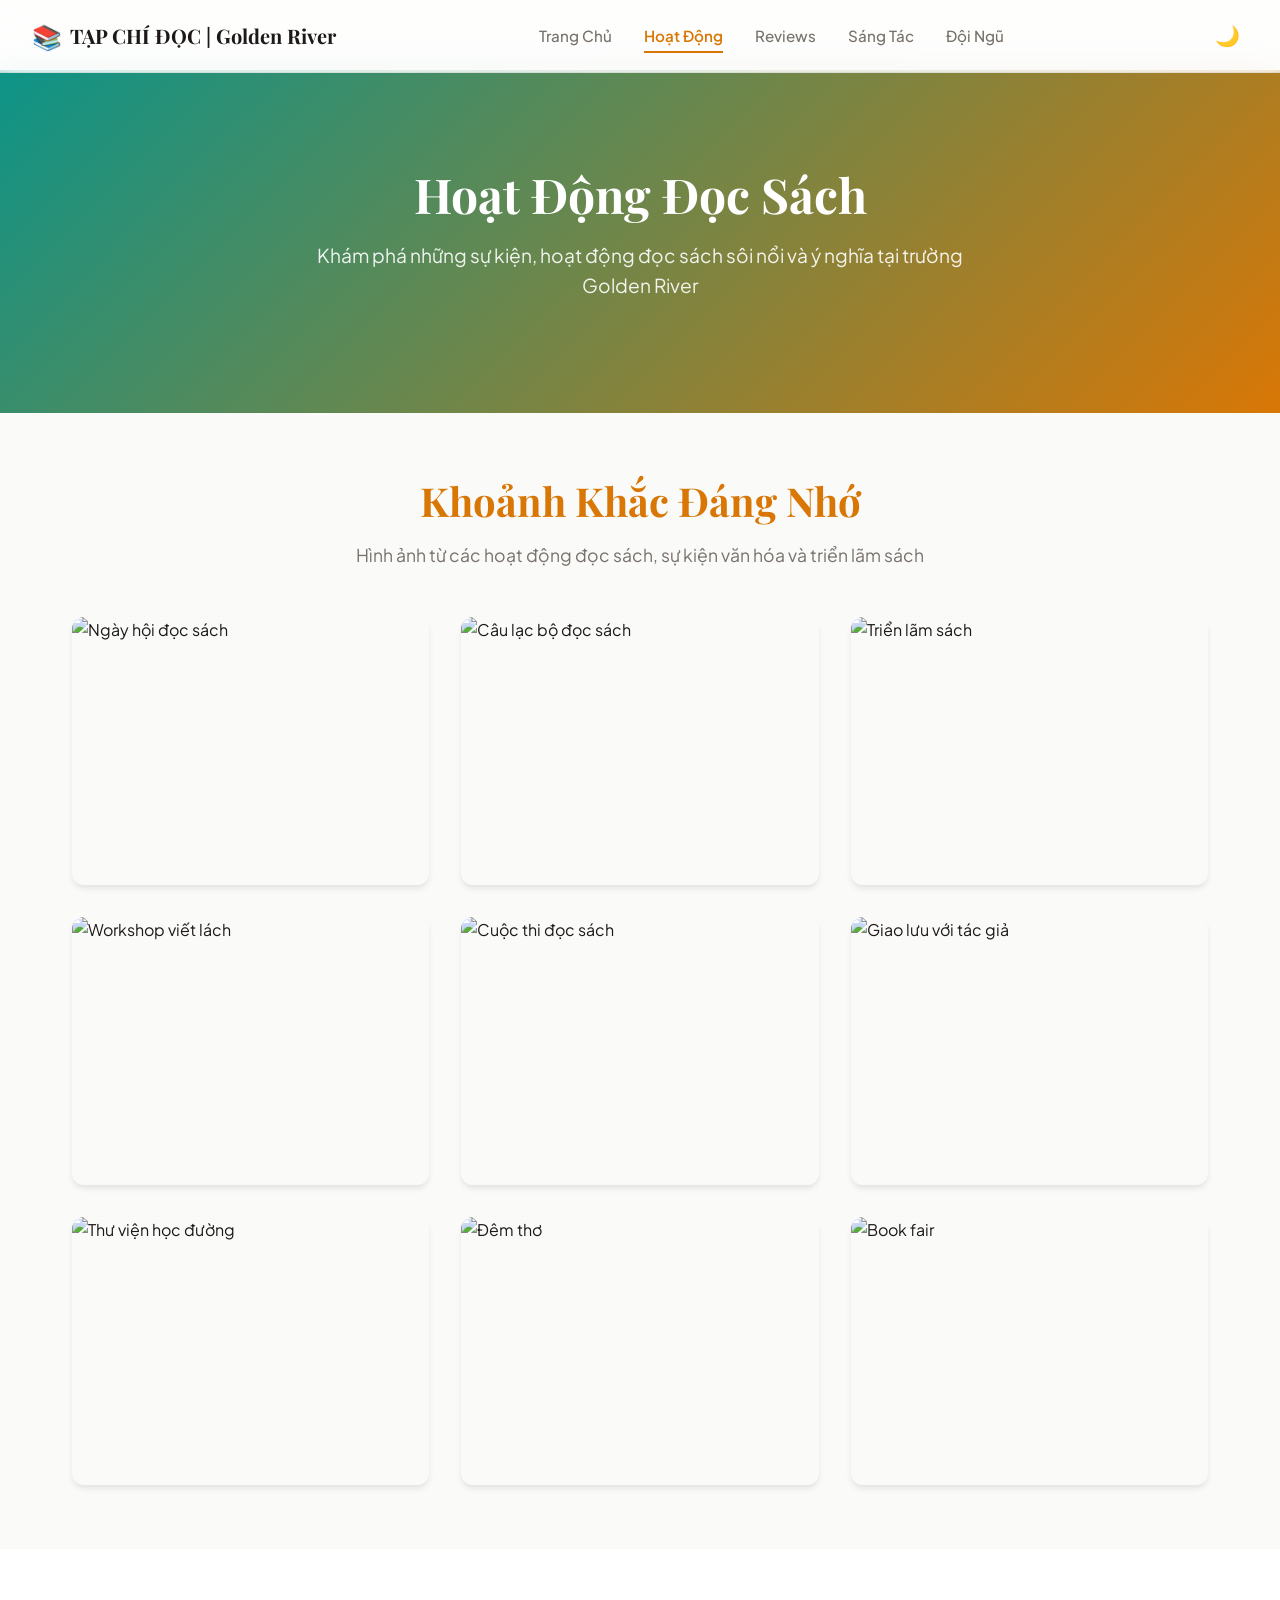
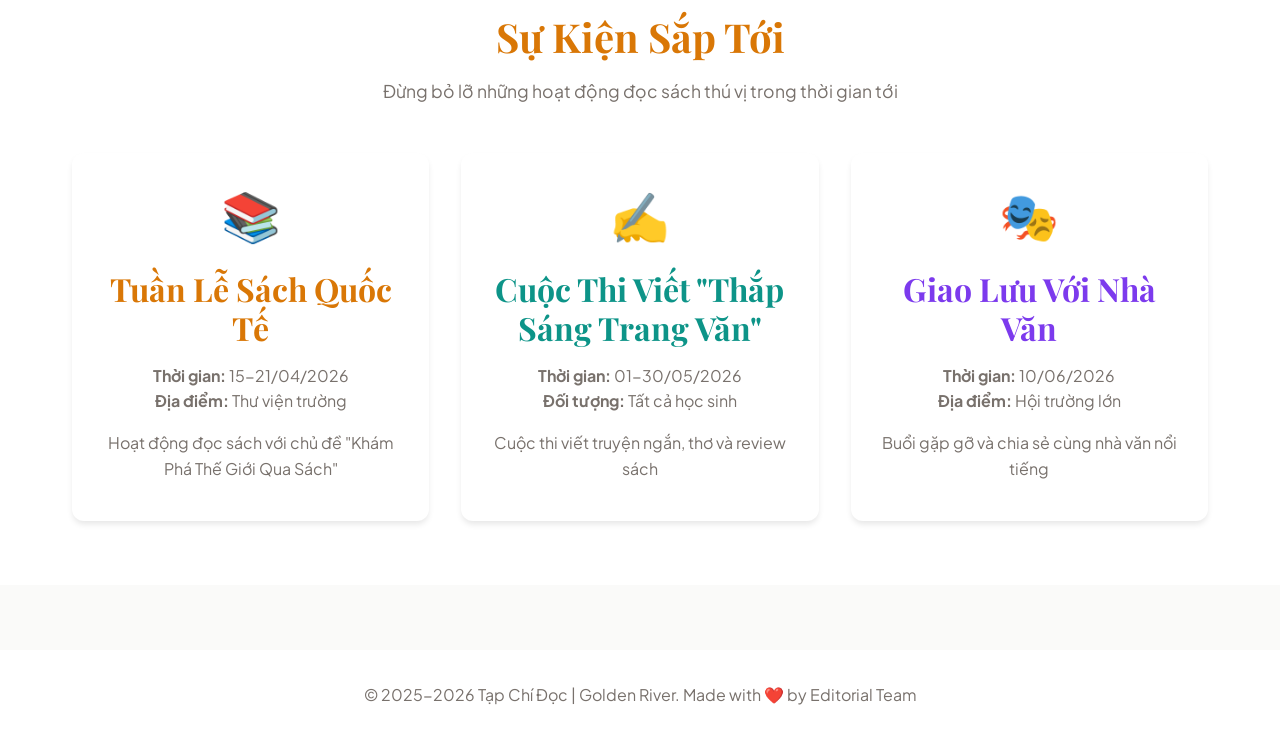
==== activities.html @ 4b1e1fbe "add: project structure" ====
<!DOCTYPE html>
<html lang="vi">
<head>
  <meta charset="UTF-8">
  <meta name="viewport" content="width=device-width, initial-scale=1.0">
  <meta name="description" content="Hoạt động đọc sách tại trường Golden River - Tạp Chí Đọc 2025-2026">
  <title>Hoạt Động Đọc | Tạp Chí Đọc - Golden River</title>
  
  <!-- Google Fonts -->
  <link rel="preconnect" href="https://fonts.googleapis.com">
  <link rel="preconnect" href="https://fonts.gstatic.com" crossorigin>
  <link href="https://fonts.googleapis.com/css2?family=Playfair+Display:ital,wght@0,400;0,700;1,400&family=Plus+Jakarta+Sans:wght@400;500;600;700&display=swap" rel="stylesheet">
  
  <!-- Stylesheets -->
  <link rel="stylesheet" href="css/main.css">
  <link rel="stylesheet" href="css/navbar.css">
  <link rel="stylesheet" href="css/components.css">
</head>
<body data-theme="light">
  
  <!-- ========== NAVIGATION BAR ========== -->
  <nav class="navbar">
    <div class="container">
      <a href="index.html" class="navbar-brand">
        <span class="logo-icon">📚</span>
        <span class="brand-text">TẠP CHÍ ĐỌC | Golden River</span>
        <span class="brand-short">TCD | GR</span>
      </a>
      
      <ul class="navbar-nav">
        <li><a href="index.html">Trang Chủ</a></li>
        <li><a href="activities.html">Hoạt Động</a></li>
        <li><a href="reviews.html">Reviews</a></li>
        <li><a href="creative.html">Sáng Tác</a></li>
        <li><a href="credits.html">Đội Ngũ</a></li>
      </ul>
      
      <button class="theme-toggle" aria-label="Toggle dark mode">
        <span class="theme-icon">🌙</span>
      </button>
      
      <button class="mobile-menu-toggle" aria-label="Toggle mobile menu">
        <span></span>
        <span></span>
        <span></span>
      </button>
    </div>
  </nav>
  
  <!-- Mobile Drawer -->
  <div class="mobile-drawer">
    <ul class="navbar-nav">
      <li><a href="index.html">Trang Chủ</a></li>
      <li><a href="activities.html">Hoạt Động</a></li>
      <li><a href="reviews.html">Reviews</a></li>
      <li><a href="creative.html">Sáng Tác</a></li>
      <li><a href="credits.html">Đội Ngũ</a></li>
    </ul>
  </div>
  
  <!-- Mobile Overlay -->
  <div class="mobile-overlay"></div>
  
  <!-- ========== MAIN CONTENT ========== -->
  <main>
    
    <!-- ========== PAGE HEADER ========== -->
    <section style="background: linear-gradient(135deg, var(--accent-teal) 0%, var(--accent-gold) 100%); padding: 6rem 0 4rem; color: white;">
      <div class="container">
        <div class="section-header" style="color: white;">
          <h1 style="color: white; font-size: 3rem;">Hoạt Động Đọc Sách</h1>
          <p style="color: rgba(255,255,255,0.9); font-size: 1.2rem; max-width: 700px; margin: 0 auto;">
            Khám phá những sự kiện, hoạt động đọc sách sôi nổi và ý nghĩa tại trường Golden River
          </p>
        </div>
      </div>
    </section>
    
    <!-- ========== ACTIVITIES GALLERY ========== -->
    <section style="background-color: var(--bg-primary);">
      <div class="container">
        <div class="section-header">
          <h2>Khoảnh Khắc Đáng Nhớ</h2>
          <p>Hình ảnh từ các hoạt động đọc sách, sự kiện văn hóa và triển lãm sách</p>
        </div>
        
        <!-- Gallery Grid -->
        <div class="gallery-grid">
          
          <!-- Gallery Item 1 -->
          <div class="gallery-item">
            <img src="https://images.unsplash.com/photo-1503676260728-1c00da094a0b?w=800&h=600&fit=crop" 
                 alt="Ngày hội đọc sách" 
                 data-src="https://images.unsplash.com/photo-1503676260728-1c00da094a0b?w=1200&h=900&fit=crop">
            <div class="gallery-overlay">
              <h3>Ngày Hội Đọc Sách 2025</h3>
              <p>Sự kiện đọc sách lớn nhất năm với hơn 500 học sinh tham gia</p>
            </div>
          </div>
          
          <!-- Gallery Item 2 -->
          <div class="gallery-item">
            <img src="https://images.unsplash.com/photo-1524178232363-1fb2b075b655?w=800&h=600&fit=crop" 
                 alt="Câu lạc bộ đọc sách" 
                 data-src="https://images.unsplash.com/photo-1524178232363-1fb2b075b655?w=1200&h=900&fit=crop">
            <div class="gallery-overlay">
              <h3>CLB Đọc Sách "Golden Pages"</h3>
              <p>Hoạt động định kỳ mỗi thứ 6 hàng tuần tại thư viện trường</p>
            </div>
          </div>
          
          <!-- Gallery Item 3 -->
          <div class="gallery-item">
            <img src="https://images.unsplash.com/photo-1481627834876-b7833e8f5570?w=800&h=600&fit=crop" 
                 alt="Triển lãm sách" 
                 data-src="https://images.unsplash.com/photo-1481627834876-b7833e8f5570?w=1200&h=900&fit=crop">
            <div class="gallery-overlay">
              <h3>Triển Lãm Sách Mùa Hè</h3>
              <p>Trưng bày hơn 1000 đầu sách mới từ các nhà xuất bản uy tín</p>
            </div>
          </div>
          
          <!-- Gallery Item 4 -->
          <div class="gallery-item">
            <img src="https://images.unsplash.com/photo-1512820790803-83ca734da794?w=800&h=600&fit=crop" 
                 alt="Workshop viết lách" 
                 data-src="https://images.unsplash.com/photo-1512820790803-83ca734da794?w=1200&h=900&fit=crop">
            <div class="gallery-overlay">
              <h3> Workshop Viết Lách Sáng Tạo</h3>
              <p>Học viết truyện ngắn và thơ cùng các nhà văn trẻ</p>
            </div>
          </div>
          
          <!-- Gallery Item 5 -->
          <div class="gallery-item">
            <img src="https://images.unsplash.com/photo-1456513080510-7bf3a84b82f8?w=800&h=600&fit=crop" 
                 alt="Cuộc thi đọc sách" 
                 data-src="https://images.unsplash.com/photo-1456513080510-7bf3a84b82f8?w=1200&h=900&fit=crop">
            <div class="gallery-overlay">
              <h3>Cuộc Thi "Đọc Sách Cùng Bạn"</h3>
              <p>Thi đua đọc sách và chia sẻ cảm nhận giữa các lớp</p>
            </div>
          </div>
          
          <!-- Gallery Item 6 -->
          <div class="gallery-item">
            <img src="https://images.unsplash.com/photo-1544716278-ca5e3f4abd8c?w=800&h=600&fit=crop" 
                 alt="Giao lưu với tác giả" 
                 data-src="https://images.unsplash.com/photo-1544716278-ca5e3f4abd8c?w=1200&h=900&fit=crop">
            <div class="gallery-overlay">
              <h3>Giao Lưu Với Tác Giả Trẻ</h3>
              <p>Buổi gặp gỡ và chia sẻ kinh nghiệm viết lách với các tác giả nổi tiếng</p>
            </div>
          </div>
          
          <!-- Gallery Item 7 -->
          <div class="gallery-item">
            <img src="https://images.unsplash.com/photo-1507842217343-583bb7270b66?w=800&h=600&fit=crop" 
                 alt="Thư viện học đường" 
                 data-src="https://images.unsplash.com/photo-1507842217343-583bb7270b66?w=1200&h=900&fit=crop">
            <div class="gallery-overlay">
              <h3>Nâng Cấp Thư Viện Học Đường</h3>
              <p>Không gian đọc sách mới với hơn 3000 đầu sách đa dạng</p>
            </div>
          </div>
          
          <!-- Gallery Item 8 -->
          <div class="gallery-item">
            <img src="https://images.unsplash.com/photo-1519682337058-a94d519337bc?w=800&h=600&fit=crop" 
                 alt="Đêm thơ" 
                 data-src="https://images.unsplash.com/photo-1519682337058-a94d519337bc?w=1200&h=900&fit=crop">
            <div class="gallery-overlay">
              <h3>Đêm Thơ "Vần Thơ Mùa Thu"</h3>
              <p>Chương trình thơ nhạc đặc sắc với các tiết mục đọc thơ</p>
            </div>
          </div>
          
          <!-- Gallery Item 9 -->
          <div class="gallery-item">
            <img src="https://images.unsplash.com/photo-1455390582262-844c77584712?w=800&h=600&fit=crop" 
                 alt="Book fair" 
                 data-src="https://images.unsplash.com/photo-1455390582262-844c77584712?w=1200&h=900&fit=crop">
            <div class="gallery-overlay">
              <h3>Hội Chợ Sách "Golden Book Fair"</h3>
              <p>Sự kiện giao lưu, trao đổi và mua bán sách cũ, sách mới</p>
            </div>
          </div>
          
        </div>
      </div>
    </section>
    
    <!-- ========== UPCOMING EVENTS ========== -->
    <section style="background-color: var(--bg-card);">
      <div class="container">
        <div class="section-header">
          <h2>Sự Kiện Sắp Tới</h2>
          <p>Đừng bỏ lỡ những hoạt động đọc sách thú vị trong thời gian tới</p>
        </div>
        
        <div class="grid grid-3">
          
          <!-- Event Card 1 -->
          <div class="card" data-animate>
            <div style="font-size: 3rem; text-align: center; margin-bottom: 1rem;">📚</div>
            <h3 style="text-align: center; color: var(--accent-gold);">Tuần Lễ Sách Quốc Tế</h3>
            <p style="text-align: center; color: var(--text-secondary); margin-bottom: 1rem;">
              <strong>Thời gian:</strong> 15-21/04/2026<br>
              <strong>Địa điểm:</strong> Thư viện trường
            </p>
            <p style="text-align: center; color: var(--text-secondary);">
              Hoạt động đọc sách với chủ đề "Khám Phá Thế Giới Qua Sách"
            </p>
          </div>
          
          <!-- Event Card 2 -->
          <div class="card" data-animate>
            <div style="font-size: 3rem; text-align: center; margin-bottom: 1rem;">✍️</div>
            <h3 style="text-align: center; color: var(--accent-teal);">Cuộc Thi Viết "Thắp Sáng Trang Văn"</h3>
            <p style="text-align: center; color: var(--text-secondary); margin-bottom: 1rem;">
              <strong>Thời gian:</strong> 01-30/05/2026<br>
              <strong>Đối tượng:</strong> Tất cả học sinh
            </p>
            <p style="text-align: center; color: var(--text-secondary);">
              Cuộc thi viết truyện ngắn, thơ và review sách
            </p>
          </div>
          
          <!-- Event Card 3 -->
          <div class="card" data-animate>
            <div style="font-size: 3rem; text-align: center; margin-bottom: 1rem;">🎭</div>
            <h3 style="text-align: center; color: var(--accent-purple);">Giao Lưu Với Nhà Văn</h3>
            <p style="text-align: center; color: var(--text-secondary); margin-bottom: 1rem;">
              <strong>Thời gian:</strong> 10/06/2026<br>
              <strong>Địa điểm:</strong> Hội trường lớn
            </p>
            <p style="text-align: center; color: var(--text-secondary);">
              Buổi gặp gỡ và chia sẻ cùng nhà văn nổi tiếng
            </p>
          </div>
          
        </div>
      </div>
    </section>
    
    <!-- ========== FOOTER ========== -->
    <footer class="footer">
      <div class="container">
        <p>© 2025-2026 Tạp Chí Đọc | Golden River. Made with <span class="heart">❤️</span> by Editorial Team</p>
      </div>
    </footer>
    
  </main>
  
  <!-- Lightbox Modal -->
  <div class="lightbox">
    <div class="lightbox-content"></div>
  </div>
  
  <!-- JavaScript -->
  <script src="js/main.js"></script>
  <script src="js/interactive.js"></script>
  
</body>
</html>
---- css/main.css ----
/* ============================================
   TẠP CHÍ ĐỌC (2025-2026) - Golden River
   Global Styles & CSS Variables
   ============================================ */

/* CSS Variables */
:root {
  --bg-primary: #FAFAF9;
  --bg-card: #FFFFFF;
  --text-primary: #1C1917;
  --text-secondary: #78716C;
  --accent-gold: #D97706;
  --accent-gold-light: #FEF3C7;
  --accent-teal: #0D9488;
  --accent-purple: #7C3AED;
  --font-serif: 'Playfair Display', 'Lora', serif;
  --font-sans: 'Plus Jakarta Sans', sans-serif;
  --shadow-sm: 0 1px 2px 0 rgba(0, 0, 0, 0.05);
  --shadow-md: 0 4px 6px -1px rgba(0, 0, 0, 0.1);
  --shadow-lg: 0 10px 15px -3px rgba(0, 0, 0, 0.1);
  --shadow-xl: 0 20px 25px -5px rgba(0, 0, 0, 0.1);
  --radius-sm: 0.375rem;
  --radius-md: 0.5rem;
  --radius-lg: 0.75rem;
  --radius-xl: 1rem;
  --transition: all 0.3s ease;
}

/* Dark Mode Variables */
[data-theme="dark"] {
  --bg-primary: #0C0A09;
  --bg-card: #1C1917;
  --text-primary: #FAFAF9;
  --text-secondary: #A8A29E;
  --accent-gold-light: #451A03;
  --shadow-sm: 0 1px 2px 0 rgba(0, 0, 0, 0.3);
  --shadow-md: 0 4px 6px -1px rgba(0, 0, 0, 0.4);
  --shadow-lg: 0 10px 15px -3px rgba(0, 0, 0, 0.5);
  --shadow-xl: 0 20px 25px -5px rgba(0, 0, 0, 0.6);
}

/* Reset & Base */
* {
  margin: 0;
  padding: 0;
  box-sizing: border-box;
}

html {
  scroll-behavior: smooth;
  font-size: 16px;
}

body {
  font-family: var(--font-sans);
  background-color: var(--bg-primary);
  color: var(--text-primary);
  line-height: 1.6;
  transition: var(--transition);
  overflow-x: hidden;
}

/* Typography */
h1, h2, h3, h4, h5, h6 {
  font-family: var(--font-serif);
  font-weight: 700;
  line-height: 1.2;
  margin-bottom: 1rem;
}

h1 { font-size: 3rem; }
h2 { font-size: 2.5rem; }
h3 { font-size: 2rem; }
h4 { font-size: 1.5rem; }

p {
  margin-bottom: 1rem;
  color: var(--text-secondary);
}

a {
  color: var(--accent-gold);
  text-decoration: none;
  transition: var(--transition);
}

a:hover {
  color: var(--accent-teal);
  text-decoration: underline;
}

/* Container */
.container {
  max-width: 1200px;
  margin: 0 auto;
  padding: 0 2rem;
}

/* Section Spacing */
section {
  padding: 4rem 0;
}

/* Utility Classes */
.text-center { text-align: center; }
.text-gold { color: var(--accent-gold); }
.text-teal { color: var(--accent-teal); }
.text-purple { color: var(--accent-purple); }

.bg-gold { background-color: var(--accent-gold); }
.bg-gold-light { background-color: var(--accent-gold-light); }
.bg-teal { background-color: var(--accent-teal); }
.bg-purple { background-color: var(--accent-purple); }

.mt-1 { margin-top: 0.5rem; }
.mt-2 { margin-top: 1rem; }
.mt-3 { margin-top: 1.5rem; }
.mt-4 { margin-top: 2rem; }
.mb-1 { margin-bottom: 0.5rem; }
.mb-2 { margin-bottom: 1rem; }
.mb-3 { margin-bottom: 1.5rem; }
.mb-4 { margin-bottom: 2rem; }

/* Buttons */
.btn {
  display: inline-block;
  padding: 0.75rem 1.5rem;
  border: none;
  border-radius: var(--radius-md);
  font-family: var(--font-sans);
  font-size: 1rem;
  font-weight: 600;
  cursor: pointer;
  transition: var(--transition);
  text-decoration: none;
}

.btn-primary {
  background-color: var(--accent-gold);
  color: white;
}

.btn-primary:hover {
  background-color: #B45309;
  transform: translateY(-2px);
  box-shadow: var(--shadow-lg);
  text-decoration: none;
}

.btn-secondary {
  background-color: transparent;
  color: var(--accent-gold);
  border: 2px solid var(--accent-gold);
}

.btn-secondary:hover {
  background-color: var(--accent-gold);
  color: white;
  text-decoration: none;
}

/* Cards */
.card {
  background-color: var(--bg-card);
  border-radius: var(--radius-lg);
  padding: 1.5rem;
  box-shadow: var(--shadow-md);
  transition: var(--transition);
}

.card:hover {
  transform: translateY(-4px);
  box-shadow: var(--shadow-xl);
}

/* Grid System */
.grid {
  display: grid;
  gap: 2rem;
}

.grid-2 { grid-template-columns: repeat(auto-fit, minmax(300px, 1fr)); }
.grid-3 { grid-template-columns: repeat(auto-fit, minmax(280px, 1fr)); }
.grid-4 { grid-template-columns: repeat(auto-fit, minmax(250px, 1fr)); }

/* Images */
img {
  max-width: 100%;
  height: auto;
  display: block;
}

/* Scrollbar Styling */
::-webkit-scrollbar {
  width: 10px;
}

::-webkit-scrollbar-track {
  background: var(--bg-primary);
}

::-webkit-scrollbar-thumb {
  background: var(--accent-gold);
  border-radius: var(--radius-md);
}

::-webkit-scrollbar-thumb:hover {
  background: #B45309;
}

/* Selection */
::selection {
  background-color: var(--accent-gold-light);
  color: var(--text-primary);
}

/* Focus States */
:focus-visible {
  outline: 2px solid var(--accent-gold);
  outline-offset: 2px;
}

/* Animations */
@keyframes fadeIn {
  from {
    opacity: 0;
    transform: translateY(20px);
  }
  to {
    opacity: 1;
    transform: translateY(0);
  }
}

.fade-in {
  animation: fadeIn 0.6s ease-out;
}

/* Responsive */
@media (max-width: 768px) {
  h1 { font-size: 2rem; }
  h2 { font-size: 1.75rem; }
  h3 { font-size: 1.5rem; }
  
  .container {
    padding: 0 1rem;
  }
  
  section {
    padding: 2rem 0;
  }
}

@media (max-width: 480px) {
  h1 { font-size: 1.75rem; }
  h2 { font-size: 1.5rem; }
}
---- css/navbar.css ----
/* ============================================
   TẠP CHÍ ĐỌC (2025-2026) - Golden River
   Navigation Bar Styles
   ============================================ */

/* Navbar Container */
.navbar {
  position: fixed;
  top: 0;
  left: 0;
  right: 0;
  z-index: 1000;
  background: rgba(255, 255, 255, 0.7);
  backdrop-filter: blur(12px);
  -webkit-backdrop-filter: blur(12px);
  border-bottom: 1px solid rgba(0, 0, 0, 0.05);
  transition: var(--transition);
  padding: 1rem 0;
}

[data-theme="dark"] .navbar {
  background: rgba(28, 25, 23, 0.7);
  border-bottom: 1px solid rgba(255, 255, 255, 0.05);
}

/* Navbar Inner Container */
.navbar .container {
  display: flex;
  align-items: center;
  justify-content: space-between;
  max-width: 1400px;
}

/* Brand/Logo */
.navbar-brand {
  font-family: var(--font-serif);
  font-size: 1.25rem;
  font-weight: 700;
  color: var(--text-primary);
  text-decoration: none;
  display: flex;
  align-items: center;
  gap: 0.5rem;
  transition: var(--transition);
}

.navbar-brand:hover {
  color: var(--accent-gold);
  text-decoration: none;
}

.navbar-brand .logo-icon {
  font-size: 1.5rem;
}

/* Navigation Links */
.navbar-nav {
  display: flex;
  list-style: none;
  gap: 2rem;
  align-items: center;
}

.navbar-nav a {
  color: var(--text-secondary);
  font-weight: 500;
  font-size: 0.95rem;
  padding: 0.5rem 0;
  position: relative;
  transition: var(--transition);
  text-decoration: none;
}

.navbar-nav a::after {
  content: '';
  position: absolute;
  bottom: 0;
  left: 0;
  width: 0;
  height: 2px;
  background-color: var(--accent-gold);
  transition: width 0.3s ease;
}

.navbar-nav a:hover {
  color: var(--accent-gold);
}

.navbar-nav a:hover::after {
  width: 100%;
}

.navbar-nav a.active {
  color: var(--accent-gold);
  font-weight: 600;
}

.navbar-nav a.active::after {
  width: 100%;
}

/* Theme Toggle Button */
.theme-toggle {
  background: none;
  border: none;
  cursor: pointer;
  padding: 0.5rem;
  border-radius: var(--radius-md);
  transition: var(--transition);
  display: flex;
  align-items: center;
  justify-content: center;
  color: var(--text-primary);
  font-size: 1.25rem;
}

.theme-toggle:hover {
  background-color: var(--accent-gold-light);
  transform: rotate(15deg);
}

[data-theme="dark"] .theme-toggle:hover {
  background-color: var(--accent-gold-light);
}

/* Mobile Menu Toggle (Hamburger) */
.mobile-menu-toggle {
  display: none;
  background: none;
  border: none;
  cursor: pointer;
  padding: 0.5rem;
  flex-direction: column;
  gap: 4px;
  z-index: 1001;
}

.mobile-menu-toggle span {
  display: block;
  width: 25px;
  height: 3px;
  background-color: var(--text-primary);
  border-radius: 2px;
  transition: var(--transition);
}

.mobile-menu-toggle.active span:nth-child(1) {
  transform: rotate(45deg) translate(5px, 5px);
}

.mobile-menu-toggle.active span:nth-child(2) {
  opacity: 0;
}

.mobile-menu-toggle.active span:nth-child(3) {
  transform: rotate(-45deg) translate(7px, -6px);
}

/* Mobile Drawer Menu */
.mobile-drawer {
  position: fixed;
  top: 0;
  right: -100%;
  width: 300px;
  max-width: 80vw;
  height: 100vh;
  background-color: var(--bg-card);
  box-shadow: var(--shadow-xl);
  transition: right 0.3s ease;
  z-index: 999;
  padding: 5rem 2rem 2rem;
  overflow-y: auto;
}

.mobile-drawer.active {
  right: 0;
}

.mobile-drawer .navbar-nav {
  flex-direction: column;
  gap: 1.5rem;
  align-items: flex-start;
}

.mobile-drawer .navbar-nav a {
  font-size: 1.1rem;
  padding: 0.75rem 0;
  width: 100%;
  border-bottom: 1px solid var(--bg-primary);
}

/* Overlay for mobile drawer */
.mobile-overlay {
  position: fixed;
  top: 0;
  left: 0;
  width: 100%;
  height: 100%;
  background-color: rgba(0, 0, 0, 0.5);
  z-index: 998;
  opacity: 0;
  visibility: hidden;
  transition: var(--transition);
}

.mobile-overlay.active {
  opacity: 1;
  visibility: visible;
}

/* Responsive Styles */
@media (max-width: 768px) {
  .navbar-nav {
    display: none;
  }

  .mobile-menu-toggle {
    display: flex;
  }

  .navbar-brand {
    font-size: 1rem;
  }

  .navbar-brand .brand-text {
    display: none;
  }

  .navbar-brand .brand-short {
    display: inline;
  }
}

@media (min-width: 769px) {
  .navbar-brand .brand-short {
    display: none;
  }
}

/* Navbar Spacer for fixed navbar */
.navbar-spacer {
  height: 70px;
}

/* Page Content Offset */
main {
  padding-top: 70px;
}
---- css/components.css ----
/* ============================================
   TẠP CHÍ ĐỌC (2025-2026) - Golden River
   Components Styles (Cards, Tabs, Modals, etc.)
   ============================================ */

/* ========== HERO SECTION ========== */
.hero {
  position: relative;
  min-height: 80vh;
  display: flex;
  align-items: center;
  justify-content: center;
  background: linear-gradient(135deg, var(--accent-gold-light) 0%, var(--bg-primary) 100%);
  padding: 6rem 0 4rem;
  overflow: hidden;
}

.hero::before {
  content: '';
  position: absolute;
  top: -50%;
  right: -10%;
  width: 600px;
  height: 600px;
  background: radial-gradient(circle, var(--accent-gold) 0%, transparent 70%);
  opacity: 0.1;
  border-radius: 50%;
}

.hero-content {
  text-align: center;
  z-index: 1;
  max-width: 800px;
  margin: 0 auto;
}

.hero h1 {
  font-size: 4rem;
  margin-bottom: 1.5rem;
  background: linear-gradient(135deg, var(--accent-gold) 0%, var(--accent-teal) 100%);
  -webkit-background-clip: text;
  -webkit-text-fill-color: transparent;
  background-clip: text;
}

.hero-subtitle {
  font-size: 1.25rem;
  color: var(--text-secondary);
  margin-bottom: 2rem;
  font-family: var(--font-serif);
  font-style: italic;
}

/* Magazine Cover Card */
.magazine-cover-card {
  background: var(--bg-card);
  border-radius: var(--radius-xl);
  padding: 2rem;
  box-shadow: var(--shadow-xl);
  max-width: 400px;
  margin: 2rem auto;
  transform: perspective(1000px) rotateY(-5deg) rotateX(5deg);
  transition: var(--transition);
  position: relative;
}

.magazine-cover-card:hover {
  transform: perspective(1000px) rotateY(0deg) rotateX(0deg);
}

.magazine-cover-card::before {
  content: '';
  position: absolute;
  top: 0;
  left: 0;
  right: 0;
  bottom: 0;
  background: linear-gradient(135deg, var(--accent-gold) 0%, var(--accent-purple) 100%);
  border-radius: var(--radius-xl);
  opacity: 0.1;
  z-index: 0;
}

.magazine-cover-card > * {
  position: relative;
  z-index: 1;
}

.cover-placeholder {
  aspect-ratio: 3/4;
  background: linear-gradient(135deg, var(--accent-gold-light) 0%, var(--accent-gold) 100%);
  border-radius: var(--radius-lg);
  display: flex;
  align-items: center;
  justify-content: center;
  font-size: 3rem;
  color: white;
  margin-bottom: 1rem;
}

/* ========== QUICK LINKS GRID ========== */
.quick-links {
  display: grid;
  grid-template-columns: repeat(auto-fit, minmax(250px, 1fr));
  gap: 2rem;
  margin-top: 3rem;
}

.quick-link-card {
  background: var(--bg-card);
  border-radius: var(--radius-lg);
  padding: 2rem;
  text-align: center;
  box-shadow: var(--shadow-md);
  transition: var(--transition);
  cursor: pointer;
  text-decoration: none;
  color: var(--text-primary);
}

.quick-link-card:hover {
  transform: translateY(-8px);
  box-shadow: var(--shadow-xl);
  text-decoration: none;
  color: var(--text-primary);
}

.quick-link-icon {
  font-size: 3rem;
  margin-bottom: 1rem;
}

.quick-link-card h3 {
  color: var(--accent-gold);
  margin-bottom: 0.5rem;
}

.quick-link-card p {
  color: var(--text-secondary);
  font-size: 0.95rem;
}

/* ========== EDITORIAL LETTER ========== */
.editorial-section {
  background-color: var(--bg-card);
  padding: 4rem 0;
}

.editorial-content {
  max-width: 800px;
  margin: 0 auto;
}

.editorial-content h2 {
  text-align: center;
  color: var(--accent-gold);
  margin-bottom: 2rem;
  font-size: 2.5rem;
}

.editorial-content .subtitle {
  text-align: center;
  font-style: italic;
  color: var(--text-secondary);
  margin-bottom: 3rem;
  font-size: 1.1rem;
}

.editorial-content p {
  font-family: var(--font-serif);
  font-size: 1.1rem;
  line-height: 1.8;
  margin-bottom: 1.5rem;
  color: var(--text-primary);
}

.quote-callout {
  background: var(--accent-gold-light);
  border-left: 4px solid var(--accent-gold);
  padding: 1.5rem 2rem;
  margin: 2rem 0;
  border-radius: var(--radius-md);
  font-family: var(--font-serif);
  font-style: italic;
  font-size: 1.2rem;
  color: var(--text-primary);
  position: relative;
}

.quote-callout::before {
  content: '"';
  position: absolute;
  top: -10px;
  left: 10px;
  font-size: 4rem;
  color: var(--accent-gold);
  opacity: 0.3;
}

/* ========== ACTIVITIES GALLERY ========== */
.gallery-grid {
  display: grid;
  grid-template-columns: repeat(auto-fill, minmax(300px, 1fr));
  gap: 2rem;
  margin-top: 2rem;
}

.gallery-item {
  position: relative;
  border-radius: var(--radius-lg);
  overflow: hidden;
  cursor: pointer;
  aspect-ratio: 4/3;
  box-shadow: var(--shadow-md);
  transition: var(--transition);
}

.gallery-item:hover {
  transform: scale(1.03);
  box-shadow: var(--shadow-xl);
}

.gallery-item img {
  width: 100%;
  height: 100%;
  object-fit: cover;
  transition: transform 0.5s ease;
}

.gallery-item:hover img {
  transform: scale(1.1);
}

.gallery-overlay {
  position: absolute;
  bottom: 0;
  left: 0;
  right: 0;
  background: linear-gradient(to top, rgba(0,0,0,0.8) 0%, transparent 100%);
  padding: 2rem 1.5rem 1.5rem;
  color: white;
  transform: translateY(100%);
  transition: transform 0.3s ease;
}

.gallery-item:hover .gallery-overlay {
  transform: translateY(0);
}

.gallery-overlay h3 {
  color: white;
  margin-bottom: 0.5rem;
  font-size: 1.25rem;
}

.gallery-overlay p {
  color: rgba(255,255,255,0.9);
  font-size: 0.9rem;
  margin: 0;
}

/* ========== LIGHTBOX MODAL ========== */
.lightbox {
  position: fixed;
  top: 0;
  left: 0;
  width: 100%;
  height: 100%;
  background-color: rgba(0, 0, 0, 0.95);
  z-index: 2000;
  display: none;
  align-items: center;
  justify-content: center;
  padding: 2rem;
}

.lightbox.active {
  display: flex;
}

.lightbox-content {
  max-width: 90%;
  max-height: 90%;
  position: relative;
}

.lightbox-content img {
  max-width: 100%;
  max-height: 85vh;
  border-radius: var(--radius-lg);
  box-shadow: var(--shadow-xl);
}

.lightbox-close {
  position: absolute;
  top: -40px;
  right: 0;
  background: none;
  border: none;
  color: white;
  font-size: 2rem;
  cursor: pointer;
  transition: var(--transition);
}

.lightbox-close:hover {
  transform: rotate(90deg);
}

.lightbox-caption {
  color: white;
  text-align: center;
  margin-top: 1rem;
  font-size: 1.1rem;
}

/* ========== TABS ========== */
.tabs-container {
  margin: 2rem 0;
}

.tabs-nav {
  display: flex;
  gap: 0.5rem;
  border-bottom: 2px solid var(--bg-primary);
  margin-bottom: 2rem;
  overflow-x: auto;
}

.tab-btn {
  padding: 1rem 2rem;
  background: none;
  border: none;
  border-bottom: 3px solid transparent;
  cursor: pointer;
  font-family: var(--font-sans);
  font-size: 1rem;
  font-weight: 600;
  color: var(--text-secondary);
  transition: var(--transition);
  white-space: nowrap;
}

.tab-btn:hover {
  color: var(--accent-gold);
}

.tab-btn.active {
  color: var(--accent-gold);
  border-bottom-color: var(--accent-gold);
}

.tab-content {
  display: none;
  animation: fadeIn 0.5s ease;
}

.tab-content.active {
  display: block;
}

/* ========== BOOK REVIEW CARDS ========== */
.review-card {
  background: var(--bg-card);
  border-radius: var(--radius-lg);
  overflow: hidden;
  box-shadow: var(--shadow-md);
  transition: var(--transition);
  cursor: pointer;
  display: flex;
  flex-direction: column;
}

.review-card:hover {
  transform: translateY(-8px);
  box-shadow: var(--shadow-xl);
}

.review-card-image {
  width: 100%;
  aspect-ratio: 3/4;
  object-fit: cover;
  background: linear-gradient(135deg, var(--accent-gold-light) 0%, var(--accent-teal) 100%);
  display: flex;
  align-items: center;
  justify-content: center;
  font-size: 4rem;
}

.review-card-content {
  padding: 1.5rem;
  flex: 1;
  display: flex;
  flex-direction: column;
}

.review-card-meta {
  display: flex;
  gap: 1rem;
  font-size: 0.85rem;
  color: var(--text-secondary);
  margin-bottom: 0.75rem;
}

.review-card-meta span {
  display: flex;
  align-items: center;
  gap: 0.25rem;
}

.review-card h3 {
  color: var(--text-primary);
  margin-bottom: 0.75rem;
  font-size: 1.25rem;
}

.review-card .author {
  color: var(--accent-gold);
  font-weight: 600;
  margin-bottom: 0.5rem;
}

.review-card .snippet {
  color: var(--text-secondary);
  font-size: 0.95rem;
  line-height: 1.6;
  flex: 1;
}

/* ========== VIDEO REVIEW CARDS ========== */
.video-card {
  background: var(--bg-card);
  border-radius: var(--radius-lg);
  overflow: hidden;
  box-shadow: var(--shadow-md);
  transition: var(--transition);
  cursor: pointer;
}

.video-card:hover {
  transform: translateY(-8px);
  box-shadow: var(--shadow-xl);
}

.video-thumbnail {
  position: relative;
  aspect-ratio: 16/9;
  background: linear-gradient(135deg, var(--accent-purple) 0%, var(--accent-teal) 100%);
  display: flex;
  align-items: center;
  justify-content: center;
}

.play-button {
  width: 80px;
  height: 80px;
  background: rgba(255, 255, 255, 0.9);
  border-radius: 50%;
  display: flex;
  align-items: center;
  justify-content: center;
  font-size: 2rem;
  transition: var(--transition);
}

.video-card:hover .play-button {
  transform: scale(1.1);
  background: white;
}

.video-card-content {
  padding: 1.5rem;
}

.video-card-content h3 {
  color: var(--text-primary);
  margin-bottom: 0.5rem;
}

.video-card-content p {
  color: var(--text-secondary);
  font-size: 0.95rem;
}

/* ========== MODAL ========== */
.modal {
  position: fixed;
  top: 0;
  left: 0;
  width: 100%;
  height: 100%;
  background-color: rgba(0, 0, 0, 0.8);
  z-index: 2000;
  display: none;
  align-items: center;
  justify-content: center;
  padding: 2rem;
  overflow-y: auto;
}

.modal.active {
  display: flex;
}

.modal-content {
  background: var(--bg-card);
  border-radius: var(--radius-xl);
  max-width: 900px;
  width: 100%;
  max-height: 90vh;
  overflow-y: auto;
  position: relative;
  box-shadow: var(--shadow-xl);
}

.modal-close {
  position: absolute;
  top: 1rem;
  right: 1rem;
  background: var(--bg-primary);
  border: none;
  width: 40px;
  height: 40px;
  border-radius: 50%;
  cursor: pointer;
  font-size: 1.5rem;
  display: flex;
  align-items: center;
  justify-content: center;
  transition: var(--transition);
  z-index: 10;
}

.modal-close:hover {
  background: var(--accent-gold);
  color: white;
  transform: rotate(90deg);
}

.modal-body {
  padding: 3rem;
}

.modal-body h2 {
  color: var(--accent-gold);
  margin-bottom: 1rem;
}

.modal-body .meta {
  color: var(--text-secondary);
  margin-bottom: 2rem;
  font-size: 0.95rem;
}

.modal-body .review-text {
  font-family: var(--font-serif);
  font-size: 1.1rem;
  line-height: 1.8;
  color: var(--text-primary);
}

/* ========== CREATIVE CORNER TABS ========== */
.creative-tabs {
  display: flex;
  justify-content: center;
  gap: 1rem;
  margin: 2rem 0;
  flex-wrap: wrap;
}

.creative-tab-btn {
  padding: 1rem 2rem;
  background: var(--bg-card);
  border: 2px solid var(--bg-primary);
  border-radius: var(--radius-lg);
  cursor: pointer;
  font-family: var(--font-sans);
  font-size: 1rem;
  font-weight: 600;
  color: var(--text-secondary);
  transition: var(--transition);
}

.creative-tab-btn:hover {
  border-color: var(--accent-gold);
  color: var(--accent-gold);
}

.creative-tab-btn.active {
  background: var(--accent-gold);
  color: white;
  border-color: var(--accent-gold);
}

/* ========== STORY READER ========== */
.story-selector {
  display: grid;
  grid-template-columns: repeat(auto-fill, minmax(280px, 1fr));
  gap: 2rem;
  margin-bottom: 2rem;
}

.story-card {
  background: var(--bg-card);
  border-radius: var(--radius-lg);
  padding: 2rem;
  box-shadow: var(--shadow-md);
  transition: var(--transition);
  cursor: pointer;
  text-align: center;
}

.story-card:hover {
  transform: translateY(-8px);
  box-shadow: var(--shadow-xl);
}

.story-card-icon {
  font-size: 3rem;
  margin-bottom: 1rem;
}

.story-card h3 {
  color: var(--accent-gold);
  margin-bottom: 0.5rem;
}

.story-card p {
  color: var(--text-secondary);
  font-size: 0.95rem;
}

/* Reader View */
.reader-view {
  display: none;
  background: var(--bg-card);
  border-radius: var(--radius-xl);
  padding: 3rem;
  box-shadow: var(--shadow-xl);
  max-width: 800px;
  margin: 0 auto;
}

.reader-view.active {
  display: block;
  animation: fadeIn 0.5s ease;
}

.reader-controls {
  position: sticky;
  top: 80px;
  background: var(--bg-card);
  padding: 1rem;
  border-radius: var(--radius-lg);
  margin-bottom: 2rem;
  box-shadow: var(--shadow-md);
  display: flex;
  justify-content: space-between;
  align-items: center;
  flex-wrap: wrap;
  gap: 1rem;
  z-index: 100;
}

.reader-controls button {
  background: var(--bg-primary);
  border: 1px solid var(--text-secondary);
  padding: 0.5rem 1rem;
  border-radius: var(--radius-md);
  cursor: pointer;
  transition: var(--transition);
  font-family: var(--font-sans);
}

.reader-controls button:hover {
  background: var(--accent-gold);
  color: white;
  border-color: var(--accent-gold);
}

.font-size-control {
  display: flex;
  align-items: center;
  gap: 0.5rem;
}

.font-size-control button {
  width: 35px;
  height: 35px;
  padding: 0;
  display: flex;
  align-items: center;
  justify-content: center;
  font-weight: bold;
}

.reader-content {
  font-family: var(--font-serif);
  font-size: 1.1rem;
  line-height: 1.8;
  color: var(--text-primary);
}

.reader-content h2 {
  color: var(--accent-gold);
  margin-bottom: 1.5rem;
  text-align: center;
}

.reader-content p {
  margin-bottom: 1.5rem;
  text-align: justify;
}

/* ========== POETRY CARDS ========== */
.poetry-grid {
  display: grid;
  grid-template-columns: repeat(auto-fill, minmax(350px, 1fr));
  gap: 2rem;
}

.poem-card {
  background: var(--bg-card);
  border-radius: var(--radius-xl);
  padding: 3rem 2rem;
  box-shadow: var(--shadow-md);
  transition: var(--transition);
  text-align: center;
  border: 1px solid var(--bg-primary);
}

.poem-card:hover {
  transform: translateY(-8px);
  box-shadow: var(--shadow-xl);
  border-color: var(--accent-gold);
}

.poem-card h3 {
  color: var(--accent-gold);
  font-size: 1.5rem;
  margin-bottom: 1.5rem;
  font-style: italic;
}

.poem-card .poem-text {
  font-family: var(--font-serif);
  font-size: 1.05rem;
  line-height: 2;
  color: var(--text-primary);
  white-space: pre-line;
  font-style: italic;
}

.poem-card .poem-author {
  margin-top: 1.5rem;
  color: var(--text-secondary);
  font-size: 0.95rem;
}

/* ========== MANGA / COMIC CAROUSEL ========== */
.comic-carousel {
  position: relative;
  max-width: 800px;
  margin: 0 auto;
  background: var(--bg-card);
  border-radius: var(--radius-xl);
  overflow: hidden;
  box-shadow: var(--shadow-xl);
}

.comic-slide {
  display: none;
  animation: fadeIn 0.5s ease;
}

.comic-slide.active {
  display: block;
}

.comic-slide img {
  width: 100%;
  height: auto;
  display: block;
}

.comic-nav {
  position: absolute;
  top: 50%;
  transform: translateY(-50%);
  background: rgba(0, 0, 0, 0.7);
  color: white;
  border: none;
  width: 50px;
  height: 50px;
  border-radius: 50%;
  cursor: pointer;
  font-size: 1.5rem;
  transition: var(--transition);
  display: flex;
  align-items: center;
  justify-content: center;
}

.comic-nav:hover {
  background: var(--accent-gold);
  transform: translateY(-50%) scale(1.1);
}

.comic-prev {
  left: 1rem;
}

.comic-next {
  right: 1rem;
}

.comic-thumbnails {
  display: flex;
  gap: 0.5rem;
  padding: 1rem;
  overflow-x: auto;
  background: var(--bg-primary);
}

.comic-thumbnail {
  width: 80px;
  height: 100px;
  border-radius: var(--radius-md);
  overflow: hidden;
  cursor: pointer;
  opacity: 0.6;
  transition: var(--transition);
  flex-shrink: 0;
  background: linear-gradient(135deg, var(--accent-gold-light) 0%, var(--accent-purple) 100%);
}

.comic-thumbnail:hover,
.comic-thumbnail.active {
  opacity: 1;
  border: 2px solid var(--accent-gold);
}

/* ========== CREDITS SECTION ========== */
.team-grid {
  display: grid;
  grid-template-columns: repeat(auto-fill, minmax(250px, 1fr));
  gap: 2rem;
  margin-top: 2rem;
}

.team-member {
  background: var(--bg-card);
  border-radius: var(--radius-lg);
  padding: 2rem;
  text-align: center;
  box-shadow: var(--shadow-md);
  transition: var(--transition);
}

.team-member:hover {
  transform: translateY(-8px);
  box-shadow: var(--shadow-xl);
}

.team-avatar {
  width: 120px;
  height: 120px;
  border-radius: 50%;
  background: linear-gradient(135deg, var(--accent-gold) 0%, var(--accent-teal) 100%);
  margin: 0 auto 1rem;
  display: flex;
  align-items: center;
  justify-content: center;
  font-size: 3rem;
  color: white;
}

.team-member h3 {
  color: var(--accent-gold);
  margin-bottom: 0.5rem;
}

.team-member .role {
  color: var(--text-secondary);
  font-size: 0.95rem;
  margin-bottom: 0.5rem;
}

.team-member .description {
  color: var(--text-secondary);
  font-size: 0.9rem;
}

/* ========== GUESTBOOK / COMMENTS ========== */
.guestbook {
  background: var(--bg-card);
  border-radius: var(--radius-xl);
  padding: 3rem;
  box-shadow: var(--shadow-md);
  max-width: 800px;
  margin: 2rem auto;
}

.guestbook h3 {
  text-align: center;
  color: var(--accent-gold);
  margin-bottom: 2rem;
}

.comment-form {
  display: flex;
  flex-direction: column;
  gap: 1rem;
}

.comment-form input,
.comment-form textarea {
  padding: 1rem;
  border: 1px solid var(--bg-primary);
  border-radius: var(--radius-md);
  font-family: var(--font-sans);
  font-size: 1rem;
  background: var(--bg-primary);
  color: var(--text-primary);
  transition: var(--transition);
}

.comment-form input:focus,
.comment-form textarea:focus {
  outline: none;
  border-color: var(--accent-gold);
  box-shadow: 0 0 0 3px var(--accent-gold-light);
}

.comment-form textarea {
  min-height: 150px;
  resize: vertical;
}

.comment-form button {
  align-self: flex-start;
}

/* ========== SECTION HEADERS ========== */
.section-header {
  text-align: center;
  margin-bottom: 3rem;
}

.section-header h2 {
  color: var(--accent-gold);
  margin-bottom: 1rem;
}

.section-header p {
  color: var(--text-secondary);
  font-size: 1.1rem;
  max-width: 700px;
  margin: 0 auto;
}

/* ========== FOOTER ========== */
.footer {
  background: var(--bg-card);
  border-top: 1px solid var(--bg-primary);
  padding: 2rem 0;
  text-align: center;
  margin-top: 4rem;
}

.footer p {
  color: var(--text-secondary);
  margin: 0;
}

.footer .heart {
  color: var(--accent-gold);
}

/* ========== RESPONSIVE ========== */
@media (max-width: 768px) {
  .hero h1 {
    font-size: 2.5rem;
  }

  .hero-subtitle {
    font-size: 1rem;
  }

  .gallery-grid {
    grid-template-columns: 1fr;
  }

  .poetry-grid {
    grid-template-columns: 1fr;
  }

  .modal-body {
    padding: 2rem 1.5rem;
  }

  .reader-view {
    padding: 2rem 1.5rem;
  }

  .reader-controls {
    position: relative;
    top: 0;
  }

  .guestbook {
    padding: 2rem 1.5rem;
  }
}

@media (max-width: 480px) {
  .hero h1 {
    font-size: 2rem;
  }

  .tabs-nav {
    gap: 0.25rem;
  }

  .tab-btn {
    padding: 0.75rem 1rem;
    font-size: 0.9rem;
  }

  .creative-tab-btn {
    padding: 0.75rem 1.25rem;
    font-size: 0.9rem;
  }
}
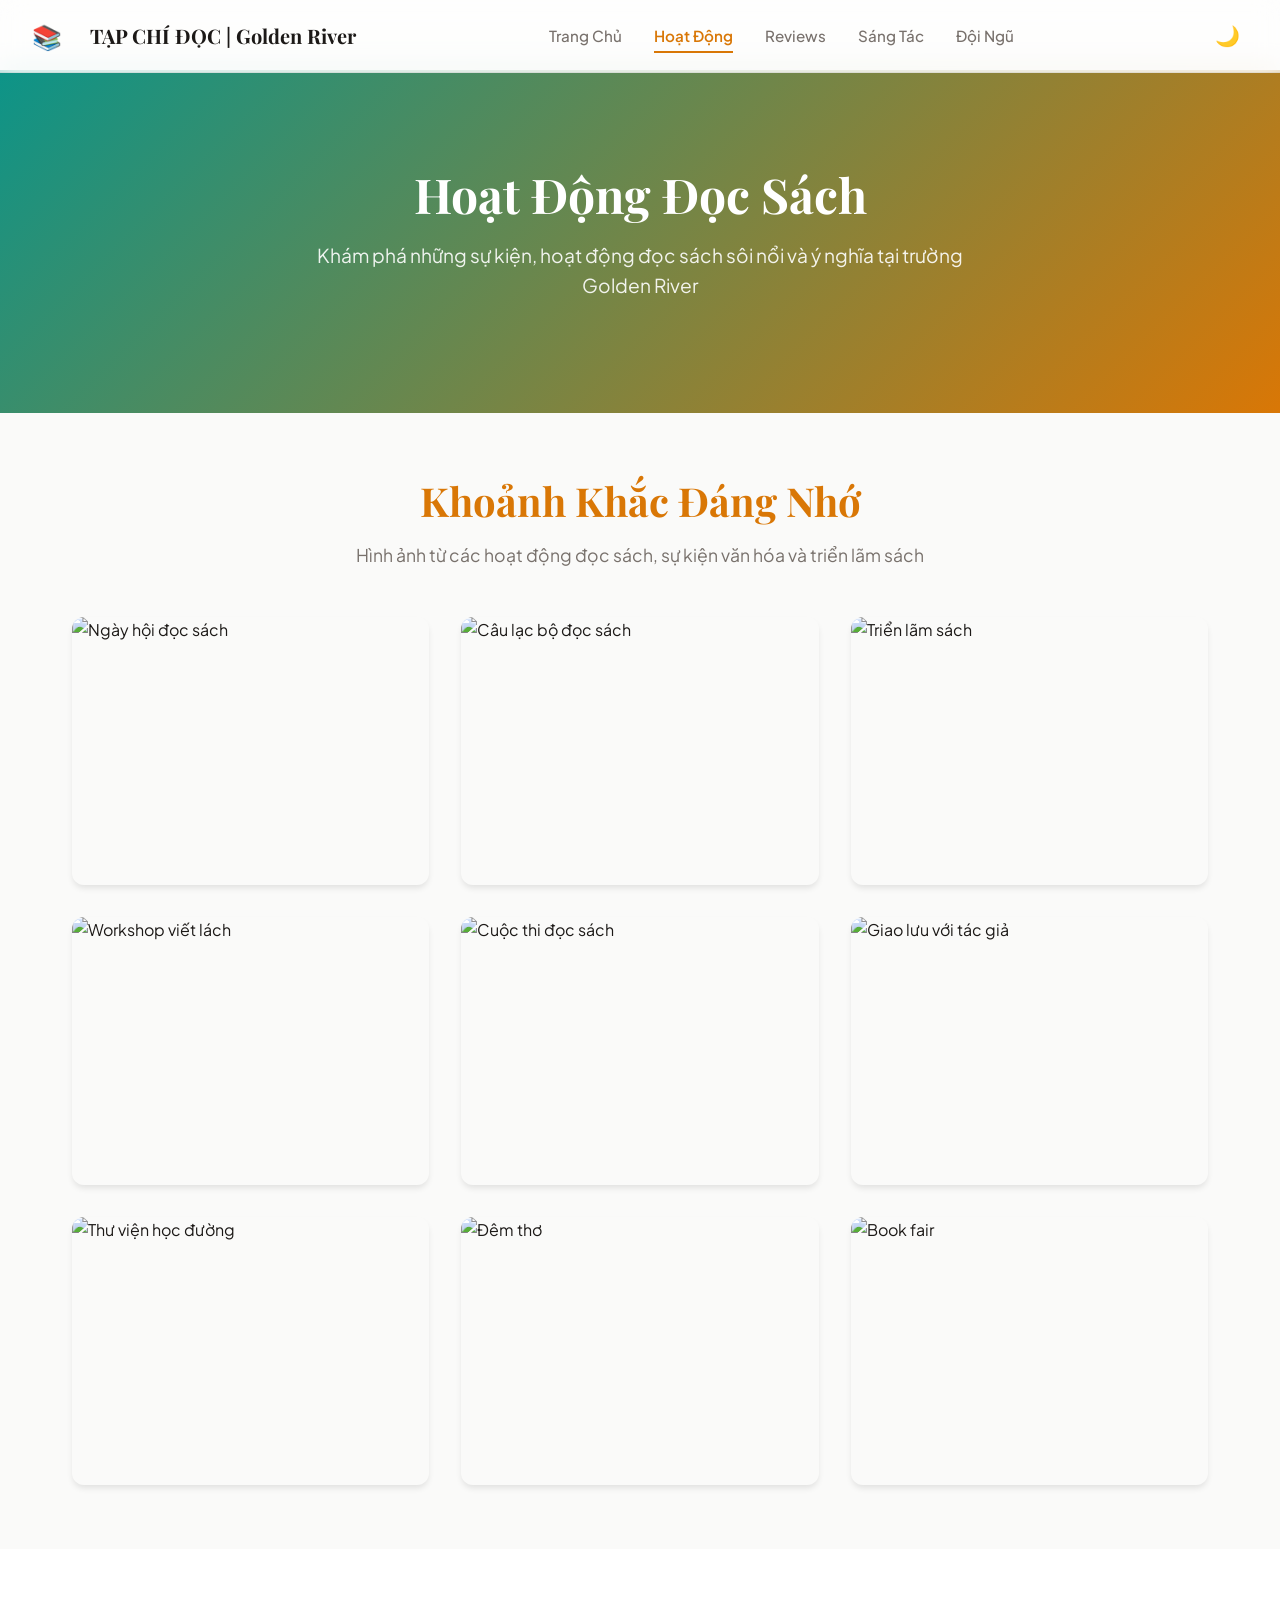
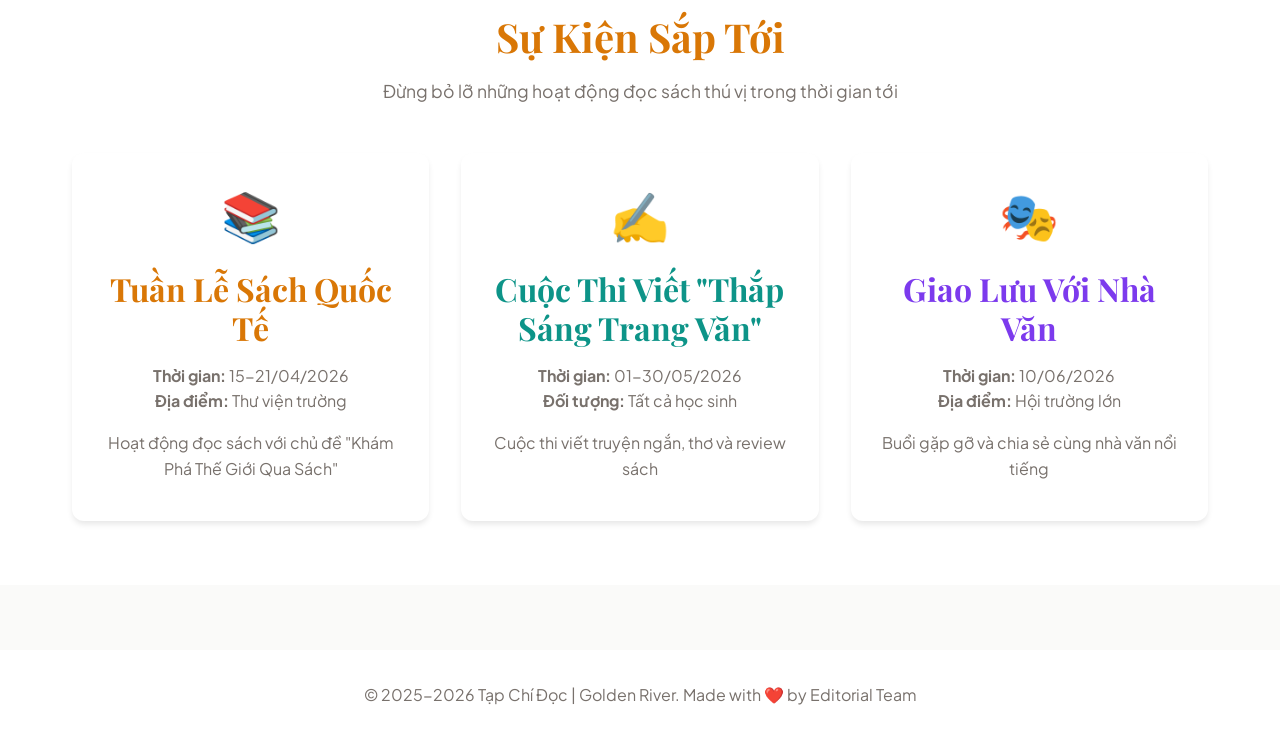
==== commit 61fe0471: "update: README; add: todo; fix: creative.html navigation css bug, and mobile sidebar display now wor" ====
--- a/activities.html
+++ b/activities.html
@@ -56,6 +56,11 @@
       <li><a href="creative.html">Sáng Tác</a></li>
       <li><a href="credits.html">Đội Ngũ</a></li>
     </ul>
+
+    <button class="theme-toggle mobile-theme-toggle" aria-label="Toggle dark mode">
+      <span class="theme-label">Đổi giao diện</span>
+      <span class="theme-icon">🌙</span>
+    </button>
   </div>
   
   <!-- Mobile Overlay -->
@@ -262,4 +267,4 @@
   <script src="js/interactive.js"></script>
   
 </body>
-</html>+</html>
--- a/css/navbar.css
+++ b/css/navbar.css
@@ -9,7 +9,7 @@
   top: 0;
   left: 0;
   right: 0;
-  z-index: 1000;
+  z-index: 1200;
   background: rgba(255, 255, 255, 0.7);
   backdrop-filter: blur(12px);
   -webkit-backdrop-filter: blur(12px);
@@ -50,7 +50,11 @@
 }
 
 .navbar-brand .logo-icon {
+  display: flex;
+  -ms-flex-align: center;
   font-size: 1.5rem;
+  /* height: 100px; */
+  width: 50px;
 }
 
 /* Navigation Links */
@@ -116,11 +120,23 @@
 
 .theme-toggle:hover {
   background-color: var(--accent-gold-light);
-  transform: rotate(15deg);
 }
 
 [data-theme="dark"] .theme-toggle:hover {
   background-color: var(--accent-gold-light);
+}
+
+.theme-toggle .theme-icon {
+  display: inline-block;
+  transition: var(--transition);
+}
+
+.theme-toggle:hover .theme-icon {
+  transform: rotate(15deg);
+}
+
+.mobile-theme-toggle {
+  display: none;
 }
 
 /* Mobile Menu Toggle (Hamburger) */
@@ -167,7 +183,7 @@
   background-color: var(--bg-card);
   box-shadow: var(--shadow-xl);
   transition: right 0.3s ease;
-  z-index: 999;
+  z-index: 1100;
   padding: 5rem 2rem 2rem;
   overflow-y: auto;
 }
@@ -187,6 +203,20 @@
   padding: 0.75rem 0;
   width: 100%;
   border-bottom: 1px solid var(--bg-primary);
+}
+
+.mobile-drawer .mobile-theme-toggle {
+  width: 100%;
+  margin-top: 2rem;
+  padding: 0.85rem 1rem;
+  justify-content: space-between;
+  border: 1px solid var(--bg-primary);
+  background-color: var(--bg-primary);
+}
+
+.mobile-theme-toggle .theme-label {
+  font-size: 0.95rem;
+  font-weight: 600;
 }
 
 /* Overlay for mobile drawer */
@@ -197,7 +227,7 @@
   width: 100%;
   height: 100%;
   background-color: rgba(0, 0, 0, 0.5);
-  z-index: 998;
+  z-index: 1090;
   opacity: 0;
   visibility: hidden;
   transition: var(--transition);
@@ -210,12 +240,26 @@
 
 /* Responsive Styles */
 @media (max-width: 768px) {
-  .navbar-nav {
-    display: none;
+  .navbar > .container > .navbar-nav {
+    display: none;
+  }
+
+  .navbar > .container > .theme-toggle {
+    display: none;
+  }
+
+  .mobile-drawer .navbar-nav {
+    display: flex;
+  }
+
+  .mobile-drawer .mobile-theme-toggle {
+    display: flex;
   }
 
   .mobile-menu-toggle {
     display: flex;
+    position: relative;
+    z-index: 1110;
   }
 
   .navbar-brand {
@@ -245,4 +289,4 @@
 /* Page Content Offset */
 main {
   padding-top: 70px;
-}+}
--- a/css/components.css
+++ b/css/components.css
@@ -592,6 +592,15 @@
   border-color: var(--accent-gold);
 }
 
+.creative-tab-content {
+  display: none;
+  animation: fadeIn 0.5s ease;
+}
+
+.creative-tab-content.active {
+  display: block;
+}
+
 /* ========== STORY READER ========== */
 .story-selector {
   display: grid;
@@ -1031,4 +1040,4 @@
     padding: 0.75rem 1.25rem;
     font-size: 0.9rem;
   }
-}+}
